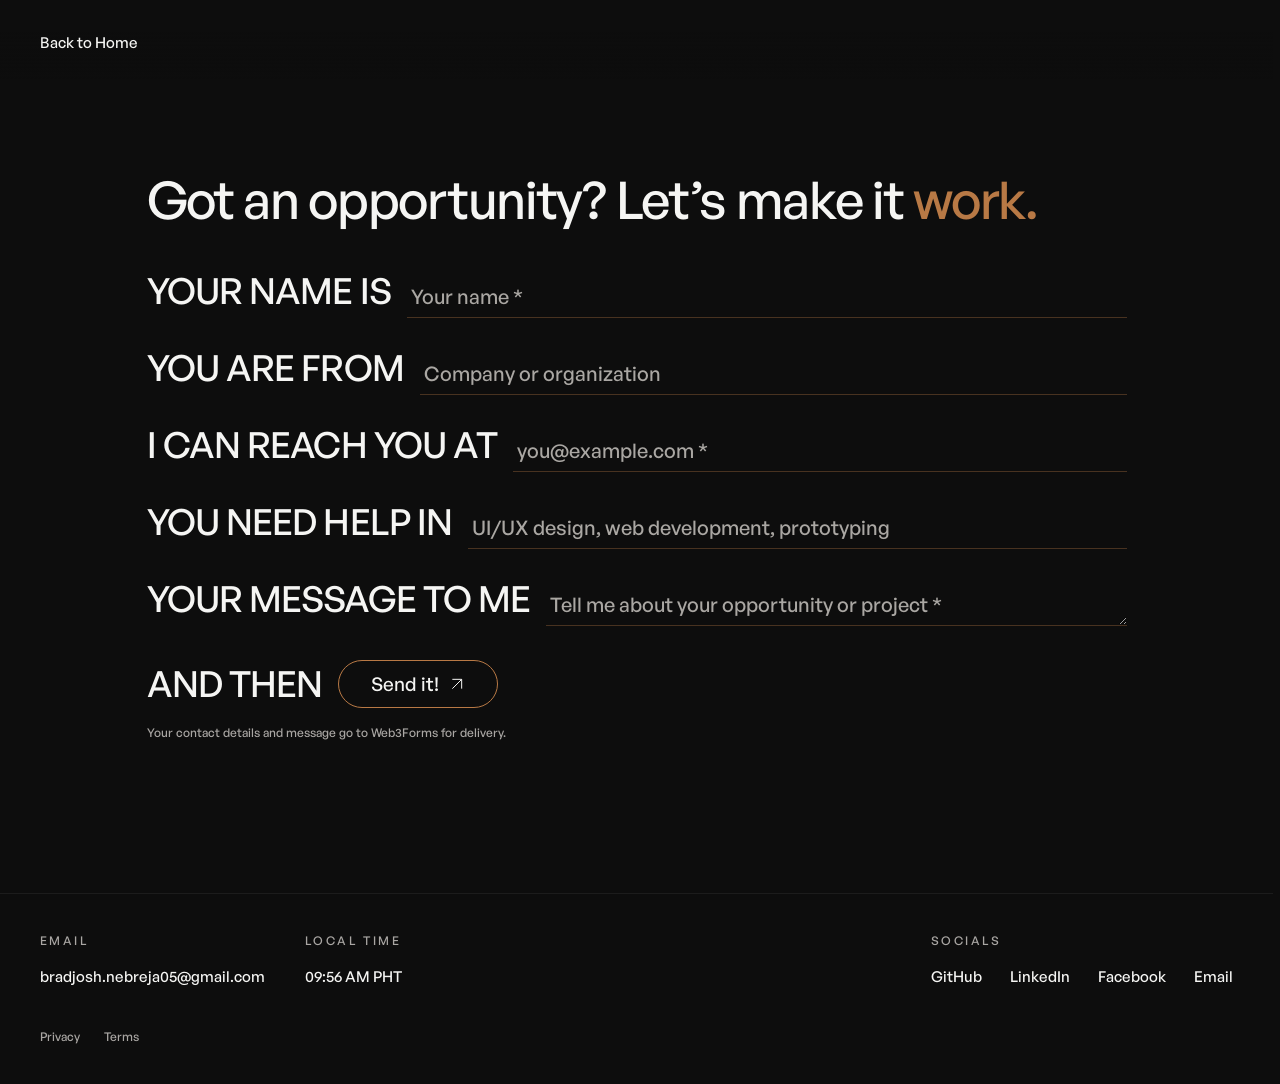
==== contact.html @ 9c9b5582 "feat: add page transitions, project gallery uniqueness, and scene timeline functionality - Implement" ====
<!doctype html>
<html lang="en">
  <head>
    <meta charset="utf-8" />
    <meta
      name="viewport"
      content="width=device-width,initial-scale=1,viewport-fit=cover"
    />
    <meta name="theme-color" content="#090909" />
    <link rel="icon" href="favicon.ico?v=bjn-logo-2" />
    <link rel="stylesheet" href="css/style.css" />
    <link rel="stylesheet" href="css/components.css" />
    <link rel="stylesheet" href="css/lenis.css" />
    <link rel="stylesheet" href="css/pages.css" />
    <title>Contact | Brad Josh</title>
    <meta
      name="description"
      content="Contact Brad Josh about internship opportunities, web development or interface design."
    />
  </head>
  <body class="detail-page contact-page">
    <a class="skip" href="#mainContent">Skip to content</a>
    <header class="page-nav">
      <a href="index.html" data-transition-title="Back to Home">Back to Home</a>
    </header>
    <main id="mainContent" class="contact-page-main">
      <div class="contact-page-content">
        <h1>Got an opportunity? Let’s make it <em>work.</em></h1>
        <portfolio-contact-form
          ><p role="status">Loading contact form…</p>
          <noscript
            ><p>
              You can also
              <a href="mailto:bradjosh.nebreja05@gmail.com"
                >email Brad directly</a
              >.
            </p></noscript
          ></portfolio-contact-form
        >
      </div>
    </main>
    <footer class="page-footer">
      <div>
        <h2>Email</h2>
        <a href="mailto:bradjosh.nebreja05@gmail.com"
          >bradjosh.nebreja05@gmail.com</a
        >
      </div>
      <div class="footer-contact-link">
        <h2>Get in touch</h2>
        <a href="contact.html" data-transition-title="Contact">Message me</a>
      </div>
      <div>
        <h2>Local time</h2>
        <time class="page-clock">Philippines · PHT</time>
      </div>
      <div class="page-socials">
        <h2>Socials</h2>
        <nav aria-label="Social profiles">
          <a
            href="https://github.com/Josh-L30"
            target="_blank"
            rel="noopener noreferrer"
            >GitHub</a
          ><a
            href="https://www.linkedin.com/in/josh-nebreja-894248402/"
            target="_blank"
            rel="noopener noreferrer"
            data-social="linkedin"
            >LinkedIn</a
          ><a
            href="https://www.facebook.com/brad.josh.nebreja"
            target="_blank"
            rel="noopener noreferrer"
            >Facebook</a
          ><a href="mailto:bradjosh.nebreja05@gmail.com">Email</a>
        </nav>
      </div>
      <nav class="page-policies" aria-label="Policies">
        <a href="privacy.html">Privacy</a><a href="terms.html">Terms</a>
      </nav>
    </footer>
    <script type="module" src="js/detail-pages.js"></script>
  </body>
</html>
---- css/style.css ----
@font-face {
  font-family: GeneralSans;
  src: url("../assets/fonts/general-sans-400.woff2") format("woff2");
  font-weight: 400;
  font-display: swap;
}
@font-face {
  font-family: GeneralSans;
  src: url("../assets/fonts/general-sans-500.woff2") format("woff2");
  font-weight: 500;
  font-display: swap;
}
@font-face {
  font-family: GeneralSans;
  src: url("../assets/fonts/general-sans-700.woff2") format("woff2");
  font-weight: 700;
  font-display: swap;
}
:root {
  --bg: #090909;
  --surface: #131313;
  --panel: #1c1b1a;
  --ink: #f5f5f3;
  --soft: #a9a6a3;
  --muted: #7d7975;
  --line: #33312f;
  --accent: #b87945;
  --accent-ink: #110e0b;
  --accent-dark: #55351e;
  --font: GeneralSans, Arial, sans-serif;
  --ease: cubic-bezier(0.22, 1, 0.36, 1);
  --menu-ease: cubic-bezier(0.76, 0, 0.24, 1);
  color-scheme: dark;
}
* {
  box-sizing: border-box;
}
html {
  scroll-behavior: smooth;
  scroll-padding-top: 110px;
  scrollbar-gutter: stable;
}
body {
  margin: 0;
  background: var(--bg);
  color: var(--ink);
  font: 400 16px/1.55 var(--font);
  overflow-x: clip;
}
body.modal-open {
  position: fixed;
  top: var(--locked-top);
  width: 100%;
  overflow: hidden;
}
::selection {
  background: var(--accent);
  color: var(--accent-ink);
}
::-webkit-scrollbar {
  width: 7px;
}
::-webkit-scrollbar-thumb {
  background: #5c5148;
  border-radius: 6px;
}
::-webkit-scrollbar-track {
  background: var(--bg);
}
a {
  color: inherit;
  text-decoration: none;
}
button,
input,
textarea {
  font: inherit;
}
button,
a {
  -webkit-tap-highlight-color: transparent;
  touch-action: manipulation;
}
button {
  color: inherit;
  cursor: pointer;
}
button:disabled {
  opacity: 0.35;
  cursor: default;
}
button:focus-visible,
a:focus-visible,
summary:focus-visible {
  outline: 2px solid var(--accent);
  outline-offset: 6px;
}
img,
svg {
  display: block;
  max-width: 100%;
}
h1,
h2,
h3,
p,
figure {
  margin: 0;
}
h1,
h2,
h3 {
  font-weight: 500;
}
em,
strong {
  color: var(--accent);
  font-style: normal;
  font-weight: inherit;
}
svg {
  width: 24px;
  height: 24px;
  flex-shrink: 0;
}
[hidden] {
  display: none !important;
}
.container {
  width: min(1060px, calc(100% - 96px));
  margin-inline: auto;
}
.section {
  padding-block: 100px;
}
.section-heading {
  margin-bottom: 42px;
}
.section-label {
  font-size: 12px;
  letter-spacing: 0.24em;
  text-transform: uppercase;
  line-height: 1.5;
  font-weight: 700;
}
.display {
  font-size: clamp(36px, 4.05vw, 60px);
  line-height: 1.16;
  letter-spacing: -0.04em;
  margin-top: 20px;
}
.subtle {
  color: var(--soft);
  font-size: 13px;
}
.inline-heading {
  display: flex;
  justify-content: space-between;
  align-items: center;
  gap: 22px;
}
.inline-link {
  display: inline-flex;
  gap: 12px;
  align-items: center;
  min-height: 44px;
  font-size: 14px;
  transition: color 0.25s;
}
.inline-link svg {
  width: 17px;
  height: 17px;
}
.inline-link:hover {
  color: var(--accent);
}
.skip {
  position: fixed;
  z-index: 200;
  top: -70px;
  left: 20px;
  padding: 10px 16px;
  background: var(--accent);
  color: var(--accent-ink);
}
.skip:focus {
  top: 10px;
}

/* The reference's fixed maker mark, social rail and circular menu. */
.site-header {
  position: fixed;
  inset: 40px 44px auto;
  z-index: 40;
  display: flex;
  justify-content: space-between;
  align-items: flex-start;
  pointer-events: none;
}
.site-header > * {
  pointer-events: auto;
}
.site-header::before {
  content: "";
  position: fixed;
  inset: 0 0 auto;
  height: 120px;
  background: linear-gradient(#090909c9, transparent);
  z-index: -1;
  pointer-events: none;
}
.brand {
  position: relative;
  display: block;
  width: 230px;
  height: 60px;
  perspective: 600px;
  color: var(--ink);
}
.brand-cube {
  position: absolute;
  top: 0;
  left: 0;
  width: 48px;
  height: 58px;
  perspective: 280px;
  transition:
    opacity 0.3s 0.06s var(--ease),
    translate 0.8s var(--ease);
}
.brand-solid {
  position: absolute;
  width: 34px;
  height: 34px;
  left: 7px;
  top: 11px;
  transform-style: preserve-3d;
  transform: rotateX(-27deg) rotateY(-35deg);
  transition: transform 0.9s cubic-bezier(0.22, 1, 0.36, 1);
}
.cube-face {
  position: absolute;
  inset: 0;
  backface-visibility: hidden;
  background: #fff center / cover no-repeat;
  background-blend-mode: normal;
  border: 0.5px solid #242424;
}
.cube-front {
  transform: translateZ(17px);
  background-image: url("../assets/cube-face-b.svg");
}
.cube-back {
  transform: rotateY(180deg) translateZ(17px);
  background-image: url("../assets/cube-face-b.svg");
}
.cube-right {
  transform: rotateY(90deg) translateZ(17px);
  background-image: url("../assets/cube-face-j.svg");
  filter: brightness(0.8);
}
.cube-left {
  transform: rotateY(-90deg) translateZ(17px);
  background-image: url("../assets/cube-face-j.svg");
  filter: brightness(0.85);
}
.cube-top {
  transform: rotateX(90deg) translateZ(17px);
  background-image: url("../assets/cube-face-n.svg");
}
.cube-bottom {
  transform: rotateX(-90deg) translateZ(17px);
  background-image: url("../assets/cube-face-n.svg");
  filter: brightness(0.7);
}
.brand-name {
  position: absolute;
  top: 50%;
  left: 0;
  font-size: 18px;
  font-weight: 500;
  color: var(--accent);
  letter-spacing: -0.025em;
  white-space: nowrap;
  opacity: 0;
  transform: translate(16px, -50%) rotateX(-25deg);
  transition:
    transform 0.42s var(--ease),
    opacity 0.32s var(--ease);
}
.brand:is(:focus-visible, .is-revealed) .brand-cube {
  transition-delay: 0.48s, 0s;
  translate: 12px 0;
  opacity: 0;
}
.brand:is(:focus-visible, .is-revealed) .brand-solid {
  transform: rotateX(-27deg) rotateY(325deg) scale(0.7);
}
.brand:is(:focus-visible, .is-revealed) .brand-name {
  opacity: 1;
  transform: translate(0, -50%) rotateX(0deg);
  transition-delay: 0.46s;
}
@media (hover: hover) and (pointer: fine) {
  .brand:hover .brand-cube {
    transition-delay: 0.48s, 0s;
    translate: 12px 0;
    opacity: 0;
  }
  .brand:hover .brand-solid {
    transform: rotateX(-27deg) rotateY(325deg) scale(0.7);
  }
  .brand:hover .brand-name {
    opacity: 1;
    transform: translate(0, -50%) rotateX(0deg);
    transition-delay: 0.46s;
  }
}
@media (prefers-reduced-motion: reduce) {
  .brand-cube,
  .brand-solid,
  .brand-name {
    transition: none;
  }
  .brand:is(:hover, :focus-visible, .is-revealed) .brand-solid {
    transform: rotateX(-27deg) rotateY(-35deg);
  }
}
.menu-toggle,
.round-close {
  width: 60px;
  height: 60px;
  border: 1px solid #45423f;
  border-radius: 50%;
  background: #1d1c1ae8;
  display: grid;
  place-content: center;
  gap: 6px;
  position: relative;
  overflow: hidden;
  isolation: isolate;
}
.menu-toggle::before {
  content: "";
  position: absolute;
  inset: 0;
  background: var(--accent);
  border-radius: 50%;
  transform: translateY(110%);
  transition: transform 0.45s var(--ease);
  z-index: -1;
}
.menu-toggle:hover::before {
  transform: translateY(0);
}
.menu-toggle span {
  display: block;
  width: 22px;
  height: 1.5px;
  background: var(--ink);
  transition: background 0.3s;
}
.menu-toggle:hover span {
  background: var(--accent-ink);
}
.social-rail {
  position: fixed;
  left: 42px;
  bottom: 45px;
  z-index: 35;
  display: flex;
  flex-direction: column;
  gap: 18px;
}
.social-rail a,
.hero-socials a {
  display: grid;
  place-items: center;
  width: 30px;
  height: 32px;
  transition:
    color 0.25s,
    transform 0.35s var(--ease);
}
.social-rail a:hover,
.hero-socials a:hover {
  color: var(--accent);
  transform: translateY(-3px);
}
.social-rail svg,
.hero-socials svg {
  width: 20px;
  height: 20px;
  fill: currentColor;
}
.mail {
  fill: none !important;
  stroke: currentColor;
  stroke-width: 1.5;
}
.fixed-cv {
  position: fixed;
  bottom: 43px;
  right: 45px;
  z-index: 35;
  display: flex;
  align-items: center;
  gap: 5px;
  min-height: 44px;
  font-weight: 700;
  font-size: 14px;
}
.fixed-cv span {
  color: var(--accent);
}
.fixed-cv svg {
  width: 18px;
  height: 18px;
  margin-left: 5px;
  transition: transform 0.3s;
}
.fixed-cv:hover svg {
  transform: translate(3px, -3px);
}

/* Original alpha portrait: a longer body crop without regenerating the face. */
.hero {
  height: 100svh;
  min-height: 760px;
  max-height: 1200px;
  position: relative;
  isolation: isolate;
  overflow: hidden;
  background: #050505;
}
.hero::after {
  content: "";
  position: absolute;
  inset: auto 0 0;
  height: 9%;
  background: linear-gradient(transparent, var(--bg));
  z-index: 4;
  pointer-events: none;
}
.hero h1 {
  position: absolute;
  display: flex;
  justify-content: space-between;
  width: 80%;
  left: 10%;
  top: 43%;
  transform: translateY(calc(-50% + var(--hero-shift, 0px)));
  text-align: center;
  white-space: nowrap;
  font-size: 12.8vw;
  font-weight: 500;
  line-height: 1;
  letter-spacing: -0.04em;
  z-index: 1;
}
.hero-name-pair {
  display: flex;
  width: 100%;
  justify-content: space-between;
}
.hero-name-echo {
  display: none;
}
.portrait {
  position: absolute;
  height: 96%;
  width: 53%;
  max-width: 740px;
  bottom: 0;
  left: 50%;
  transform: translateX(-50%)
    translate3d(var(--portrait-x, 0px), var(--portrait-scroll, 0px), 0);
  z-index: 2;
  pointer-events: none;
  mask-image: linear-gradient(#000 0%, #000 89%, transparent 100%);
}
.portrait img {
  height: 100%;
  width: 100%;
  object-fit: contain;
  object-position: center bottom;
}
.hero-copy {
  position: absolute;
  z-index: 3;
  top: 71%;
  font-size: 18px;
  line-height: 1.45;
  letter-spacing: -0.025em;
  max-width: 280px;
  transform: translateY(var(--copy-shift, 0px));
}
.hero-intro {
  left: 14%;
  max-width: 270px;
}
.hero-narrative {
  right: 13%;
}
.hero-arrow,
.hero-socials {
  display: none;
}
.hero.ready h1 {
  animation: hero-name 1.2s var(--ease) both;
}
.hero.ready .portrait {
  animation: portrait-enter 1.5s var(--ease) both;
}
.hero.ready .hero-copy {
  animation: hero-copy-in 0.9s 0.45s var(--ease) both;
}
@keyframes hero-name {
  from {
    opacity: 0;
    filter: blur(8px);
    translate: 0 55px;
  }
  to {
    opacity: 1;
    filter: none;
    translate: 0 0;
  }
}
@keyframes portrait-enter {
  from {
    opacity: 0;
    translate: 0 75px;
  }
  to {
    opacity: 1;
    translate: 0 0;
  }
}
@keyframes hero-copy-in {
  from {
    opacity: 0;
    translate: 0 28px;
  }
  to {
    opacity: 1;
    translate: 0 0;
  }
}
@keyframes entrance {
  from {
    opacity: 0;
    transform: translateY(28px);
  }
  to {
    opacity: 1;
    transform: translateY(0);
  }
}

/* Native focus-trapped side panel; curved entry and staggered menu labels. */
.menu-panel {
  position: fixed;
  inset: 0 0 0 auto;
  margin: 0;
  width: clamp(380px, 38vw, 490px);
  max-width: 100%;
  max-height: none;
  height: 100dvh;
  border: 0;
  padding: 0;
  overflow: visible;
  color: var(--ink);
  background: #111110;
}
.menu-panel::backdrop {
  background: #000a;
  animation: backdrop-in 0.65s both;
}
.menu-panel[open] {
  animation: menu-in 0.75s var(--menu-ease) both;
}
.menu-panel::before {
  content: "";
  position: absolute;
  right: 99%;
  top: 0;
  width: 100px;
  height: 100%;
  background: #111110;
  border-radius: 70% 0 0 70%;
  transform-origin: right center;
  animation: menu-curve 0.8s var(--menu-ease) both;
}
.menu-panel.closing {
  animation: menu-out 0.45s var(--menu-ease) both;
}
.menu-panel.closing::backdrop {
  animation: backdrop-out 0.45s both;
}
.menu-panel .round-close {
  position: absolute;
  top: 40px;
  right: 44px;
  background: var(--accent);
  color: var(--accent-ink);
  border-color: var(--accent);
  z-index: 2;
}
.round-close:hover svg {
  rotate: 90deg;
  transition: rotate 0.3s;
}
.menu-content {
  padding: 120px 58px 40px;
  height: 100%;
  display: flex;
  flex-direction: column;
  overflow-y: auto;
}
.menu-content h2,
.menu-socials > p {
  font-size: 12px;
  color: var(--soft);
  font-weight: 500;
  letter-spacing: 0.07em;
  text-transform: uppercase;
}
.menu-content h2 {
  padding-bottom: 17px;
  border-bottom: 1px solid var(--line);
}
.menu-primary {
  display: flex;
  flex-direction: column;
  gap: 5px;
  padding-block: 28px 20px;
}
.menu-primary a {
  font-weight: 500;
  position: relative;
  display: block;
  padding: 2px 0 4px 20px;
  font-size: clamp(40px, 4vw, 58px);
  line-height: 1.2;
  letter-spacing: -0.04em;
  text-transform: uppercase;
  transition:
    color 0.25s,
    padding 0.35s;
}
.menu-primary a::before {
  content: "";
  width: 7px;
  height: 7px;
  background: var(--accent);
  border-radius: 50%;
  position: absolute;
  left: 0;
  top: 50%;
  opacity: 0;
  transition: opacity 0.2s;
}
.menu-primary a:hover,
.menu-primary a[aria-current] {
  color: var(--accent);
  padding-left: 26px;
}
.menu-primary a:hover::before,
.menu-primary a[aria-current]::before {
  opacity: 1;
}
.menu-panel[open] .menu-primary a {
  font-weight: 500;
  animation: menu-label-in 0.85s calc(0.1s + var(--i, 0) * 0.07s) var(--ease)
    both;
}
.menu-primary a:nth-child(2) {
  --i: 1;
}
.menu-primary a:nth-child(3) {
  --i: 2;
}
.menu-primary a:nth-child(4) {
  --i: 3;
}
.menu-secondary {
  display: flex;
  flex-wrap: wrap;
  gap: 6px 22px;
  margin-bottom: 32px;
  padding-left: 20px;
}
.menu-secondary a {
  color: var(--soft);
  font-size: 13px;
  min-height: 32px;
}
.menu-secondary a:hover {
  color: var(--accent);
}
.menu-socials {
  border-top: 1px solid var(--line);
  padding-top: 22px;
  margin-top: auto;
}
.menu-profile-links {
  display: flex;
  flex-wrap: wrap;
  gap: 8px 15px;
  margin-top: 12px;
}
.menu-profile-links a {
  display: inline-flex;
  align-items: center;
  gap: 7px;
  min-height: 38px;
  font-size: 12px;
}
.menu-profile-links svg {
  width: 16px;
  height: 16px;
  fill: currentColor;
}
.menu-profile-links a:hover {
  color: var(--accent);
}
@keyframes menu-in {
  from {
    transform: translateX(calc(100% + 100px));
  }
  to {
    transform: translateX(0);
  }
}
@keyframes menu-out {
  to {
    transform: translateX(calc(100% + 100px));
  }
}
@keyframes menu-curve {
  from {
    scale: 1 1;
  }
  to {
    scale: 0 1;
  }
}
@keyframes menu-label-in {
  from {
    opacity: 0;
    translate: 45px 65px;
    rotate: 12deg;
  }
  to {
    opacity: 1;
    translate: 0 0;
    rotate: 0deg;
  }
}
@keyframes backdrop-in {
  from {
    opacity: 0;
  }
  to {
    opacity: 1;
  }
}
@keyframes backdrop-out {
  to {
    opacity: 0;
  }
}

.about {
  padding-block: 130px 100px;
}
.about-copy {
  font-weight: 500;
  margin-top: 28px;
  font-size: clamp(30px, 3.9vw, 57px);
  line-height: 1.2;
  letter-spacing: -0.04em;
}
.about-keyword {
  color: inherit;
  font: inherit;
  letter-spacing: inherit;
  line-height: inherit;
  display: inline;
  border: 0;
  background: none;
  padding: 0;
}
.about-keyword:hover {
  color: #d6a475;
}
.about-preview {
  position: fixed;
  width: 260px;
  padding: 10px;
  background: #1c1a17;
  border: 1px solid #705039;
  border-radius: 12px;
  z-index: 60;
  pointer-events: none;
  box-shadow: 0 20px 40px #0008;
  animation: entrance 0.3s var(--ease);
}
.about-preview img {
  width: 100%;
  height: 150px;
  object-fit: cover;
  border-radius: 5px;
}
.about-preview p {
  padding: 10px 2px 2px;
  font-size: 11px;
  color: var(--soft);
}
.word {
  display: inline-block;
  white-space: nowrap;
}
.scroll-copy .word {
  opacity: var(--word-opacity, 1);
  transition: opacity 0.1s linear;
}
.reveal-title .word {
  overflow: clip;
  vertical-align: bottom;
}
.reveal-title .letter {
  display: inline-block;
  transition:
    opacity 0.6s var(--ease),
    transform 0.8s var(--ease),
    filter 0.8s var(--ease);
  transition-delay: calc(var(--letter-index, 0) * 25ms);
}
.motion-ready .reveal-title:not(.in-view) .letter {
  opacity: 0;
  transform: translateY(110%) rotateX(65deg);
  filter: blur(2px);
}
.device {
  width: min(870px, 78vw);
  margin: auto;
  transform: perspective(1500px) rotateX(5deg)
    rotateY(var(--device-tilt, -5deg));
  transition: transform 0.5s var(--ease);
}
.device-screen {
  background: #060606;
  border: 10px solid #282725;
  border-bottom-width: 20px;
  border-radius: 18px 18px 7px 7px;
  overflow: hidden;
  box-shadow: 0 30px 50px #0008;
}
.device-screen img {
  width: 100%;
  aspect-ratio: 1.95;
  object-fit: cover;
  object-position: top;
}
.device-keyboard {
  height: 28px;
  margin-inline: -7%;
  background: linear-gradient(#8e8a84, #302e2b);
  clip-path: polygon(7% 0, 93% 0, 100% 70%, 98% 100%, 2% 100%, 0 70%);
}
.prototype-board {
  width: min(900px, 80vw);
  margin: auto;
  transform: perspective(1400px) rotateY(-6deg) rotateX(3deg);
  position: relative;
}
.prototype-board > img {
  border: 1px solid #625143;
  border-radius: 8px;
  width: 100%;
  box-shadow: 0 30px 70px #0008;
}
.prototype-node {
  display: flex;
  justify-content: center;
  align-items: center;
  gap: 18px;
  margin-top: 25px;
  color: var(--accent);
}
.prototype-node span {
  width: 60px;
  height: 1px;
  background: var(--accent);
}

.work {
  padding-top: 150px;
}
.project-list {
  border-top: 1px solid var(--line);
}
.project-row {
  position: relative;
  display: grid;
  grid-template-columns: minmax(0, 1fr) auto;
  align-items: center;
  padding: 35px 0;
  border-bottom: 1px solid var(--line);
  gap: 22px;
}
.project-main {
  text-align: left;
  background: none;
  border: 0;
  padding: 0;
  color: inherit;
}
.project-main h3 {
  font-size: clamp(28px, 3.3vw, 47px);
  letter-spacing: -0.04em;
  line-height: 1.2;
  transition:
    color 0.25s,
    transform 0.4s var(--ease);
}
.project-main p {
  color: var(--soft);
  font-size: 14px;
  margin-top: 9px;
}
.project-main:hover h3,
.project-main:focus-visible h3 {
  color: var(--accent);
  transform: translateX(10px);
}
.project-launches {
  display: flex;
  gap: 22px;
  align-items: center;
  margin-top: 20px;
}
.project-launch {
  display: inline-flex;
  align-items: center;
  gap: 8px;
  font-size: 12px;
  background: none;
  border: 0;
  color: var(--soft);
  padding: 6px 0;
  min-height: 36px;
}
.project-launch svg {
  width: 14px;
  height: 14px;
}
.project-launch:hover {
  color: var(--accent);
}
.project-number {
  color: var(--soft);
  font-size: 13px;
  align-self: start;
  padding-top: 8px;
}
.project-mobile-image {
  display: none;
}
.project-preview {
  position: fixed;
  top: 0;
  left: 0;
  width: 340px;
  height: 220px;
  z-index: 45;
  pointer-events: none;
  opacity: 0;
  transform: translate3d(var(--preview-x, 0px), var(--preview-y, 0px), 0)
    scale(0.85);
  transition:
    opacity 0.25s,
    scale 0.35s var(--ease);
  border-radius: 8px;
  overflow: hidden;
  background: var(--accent-dark);
}
.project-preview.is-visible {
  opacity: 1;
  scale: 1.08;
}
.project-preview img {
  width: 100%;
  height: 100%;
  object-fit: cover;
}
.preview-label {
  position: absolute;
  inset: 50% auto auto 50%;
  translate: -50% -50%;
  width: 72px;
  height: 72px;
  display: grid;
  place-items: center;
  background: var(--accent);
  color: var(--accent-ink);
  border-radius: 50%;
  font-size: 14px;
}
summary::-webkit-details-marker {
  display: none;
}
.mini-laptop {
  width: 270px;
  height: 270px;
  position: relative;
  transform: rotateX(-12deg) rotateY(-25deg) rotateZ(10deg);
  transform-style: preserve-3d;
}
.mini-screen {
  position: absolute;
  width: 255px;
  height: 170px;
  background: #050505;
  border: 7px solid #4c4944;
  border-radius: 10px;
  transform: translateZ(-20px) rotateX(-10deg);
  display: grid;
  place-items: center;
  overflow: hidden;
}
.mini-screen > span {
  font-size: 62px;
  font-weight: 500;
  letter-spacing: -0.04em;
}
.caramel {
  color: var(--accent);
}
.mini-screen i {
  display: block;
  position: absolute;
  bottom: 18px;
  width: 45%;
  height: 1px;
  background: var(--accent);
}
.mini-base {
  position: absolute;
  top: 163px;
  left: -12px;
  width: 279px;
  height: 158px;
  background: #5d5852;
  border: 2px solid #8a7d70;
  border-radius: 3px 3px 10px 10px;
  transform-origin: center top;
  transform: rotateX(60deg);
  padding: 12px;
}
.keyboard-keys {
  display: grid;
  grid-template-columns: repeat(12, 1fr);
  gap: 4px;
}
.keyboard-keys i {
  background: #202020;
  border-radius: 2px;
  height: 11px;
}
.trackpad {
  width: 90px;
  height: 40px;
  border: 1px solid #393633;
  border-radius: 4px;
  margin: 12px auto;
}

.stack {
  padding-block: 30px 55px;
}
.stack-groups {
  display: grid;
  gap: 22px;
}
.tech-group {
  display: grid;
  grid-template-columns: 100px 1fr;
  gap: 20px;
  align-items: baseline;
}
.tech-group-title {
  color: var(--soft);
  font-size: 12px;
  font-weight: 400;
}
.tech-list {
  display: flex;
  flex-wrap: wrap;
  list-style: none;
  margin: 0;
  padding: 0;
  gap: 12px;
}
.tech-chip {
  display: inline-flex;
  align-items: center;
  gap: 10px;
  border: 1px solid #34322f;
  border-radius: 30px;
  background: #121211;
  padding: 10px 18px;
  font-size: 13px;
  transition:
    border 0.3s,
    background 0.3s,
    transform 0.35s var(--ease);
}
.tech-chip:hover {
  transform: translateY(-4px);
  background: #282019;
  border-color: var(--accent);
}
.tech-logo {
  width: 20px;
  height: 20px;
  object-fit: contain;
}
.github {
  padding-block: 55px 75px;
}
.contribution-card {
  border: 1px solid var(--line);
  border-radius: 12px;
  padding: 28px;
  background: #10100f;
}
.contribution-scroll {
  overflow-x: auto;
  scrollbar-width: thin;
  padding-bottom: 12px;
}
.contribution-calendar {
  display: grid;
  grid-auto-flow: column;
  grid-template-rows: repeat(7, 12px);
  grid-auto-columns: 12px;
  gap: 5px;
  width: max-content;
  margin-left: auto;
}
.calendar-group {
  width: max-content;
  margin-left: auto;
}
.calendar-body {
  display: flex;
  gap: 10px;
}
.calendar-months {
  display: grid;
  grid-auto-columns: 17px;
  grid-auto-flow: column;
  margin-left: 34px;
  margin-bottom: 12px;
  color: var(--soft);
  font-size: 11px;
}
.calendar-months span {
  min-width: 34px;
}
.calendar-weekdays {
  display: grid;
  grid-template-rows: repeat(7, 12px);
  gap: 5px;
  width: 24px;
  color: var(--soft);
  font-size: 11px;
}
.contribution-day {
  border-radius: 2px;
  border: 1px solid #292724;
  background: #1d1c1a;
}
.contribution-day[data-level="1"] {
  background: #48301f;
  border-color: #624128;
}
.contribution-day[data-level="2"] {
  background: #79502f;
  border-color: #986236;
}
.contribution-day[data-level="3"] {
  background: #a66a38;
  border-color: #be8049;
}
.contribution-day[data-level="4"] {
  background: #cf945b;
  border-color: #dfa96f;
}
.contribution-footer {
  display: flex;
  justify-content: space-between;
  gap: 15px;
  color: var(--soft);
  margin-top: 18px;
  font-size: 11px;
  text-transform: uppercase;
  letter-spacing: 0.05em;
}
.contribution-error {
  color: var(--soft);
}
.contribution-error button {
  border: 1px solid var(--accent);
  color: var(--accent);
  background: none;
  padding: 8px 15px;
  border-radius: 30px;
  margin: 16px 16px 0 0;
}

/* Five-certificate coverflow with the centered card as the single active link. */
.certifications {
  overflow: clip;
  padding-block: 75px 100px;
}
.certificate-stage {
  position: relative;
  width: min(1380px, 100%);
  margin-inline: auto;
}
.certificate-list {
  position: relative;
  height: 480px;
  touch-action: pan-y pinch-zoom;
}
.certificate-item {
  position: absolute;
  width: min(600px, 55%);
  left: 50%;
  top: 0;
  transform: translateX(calc(-50% + var(--offset, 0) * 75%))
    scale(var(--scale, 1)) rotate(var(--angle, 0deg));
  opacity: var(--opacity, 1);
  z-index: var(--z, 1);
  transition:
    transform 0.7s var(--ease),
    opacity 0.5s;
  background: #181715;
  border: 1px solid var(--line);
  border-radius: 14px;
  padding: 18px;
  box-shadow: 0 25px 45px #0005;
}
.certificate-item[aria-hidden="true"] {
  pointer-events: none;
}
.certificate-item.is-current {
  border-color: #77614f;
}
.certificate-thumb {
  height: 310px;
  width: 100%;
  object-fit: contain;
  background: #fff;
  border-radius: 5px;
}
.certificate-copy {
  padding-top: 17px;
}
.certificate-copy h3 {
  font-size: 17px;
  line-height: 1.35;
}
.certificate-copy p {
  color: var(--soft);
  font-size: 12px;
  margin-top: 6px;
}
.certificate-action svg {
  width: 16px;
  height: 16px;
}
.certificate-action {
  display: inline-flex;
  align-items: center;
  gap: 9px;
  color: var(--accent);
  font-size: 12px;
  margin-top: 13px;
}
.certificate-controls {
  display: flex;
  justify-content: center;
  align-items: center;
  gap: 24px;
}
.certificate-controls button {
  width: 48px;
  height: 48px;
  border-radius: 50%;
  border: 1px solid #5b5047;
  background: none;
  display: grid;
  place-items: center;
  transition:
    background 0.3s,
    color 0.3s;
}
.certificate-controls button:hover {
  background: var(--accent);
  color: var(--accent-ink);
}
.certificate-controls span {
  font-size: 12px;
  color: var(--soft);
  font-variant-numeric: tabular-nums;
}
.certificate-dots {
  display: flex;
  justify-content: center;
  gap: 8px;
  margin-top: 22px;
}
.certificate-dot {
  width: 32px;
  height: 32px;
  background: none;
  border: 0;
  display: grid;
  place-items: center;
}
.certificate-dot::after {
  content: "";
  width: 5px;
  height: 5px;
  border-radius: 50%;
  background: #59534d;
  transition:
    scale 0.3s,
    background 0.3s;
}
.certificate-dot[aria-pressed="true"]::after {
  background: var(--accent);
  scale: 1.5;
}

.contact {
  padding-block: 80px 50px;
}
.contact h2 {
  font-size: clamp(66px, 7vw, 103px);
  font-weight: 400;
  line-height: 1.04;
  letter-spacing: -0.04em;
  margin-block: 28px 32px;
}
.contact .ui-input {
  background: transparent;
  border: 0;
  border-bottom: 1px solid #5c5650;
  padding: 10px 0;
}
.contact .ui-label {
  font-size: 12px;
  color: var(--soft);
}
.contact .form-fields {
  grid-template-columns: 1fr;
}
.contact .primary {
  border: 1px solid var(--accent);
  border-radius: 40px;
  background: var(--accent);
  color: var(--accent-ink);
  padding: 13px 24px;
  min-height: 48px;
  transition:
    background 0.3s,
    color 0.3s;
}
.contact .primary:hover:not(:disabled) {
  background: transparent;
  color: var(--accent);
}
.contact .primary[data-state="success"] {
  background: #2f392b;
  border-color: #89987d;
  color: #e4ebdf;
}
.contact .primary[data-state="error"] {
  background: #462e27;
  border-color: #b59182;
  color: #f5dfd6;
}
.contact .form-note {
  max-width: 230px;
  font-size: 11px;
}
.footer {
  padding-top: 40px;
  overflow: clip;
}
.footer-top {
  border-top: 1px solid var(--line);
  padding-block: 25px;
  display: flex;
  gap: 25px;
  justify-content: space-between;
  align-items: center;
  color: var(--soft);
  font-size: 11px;
}
.footer nav {
  display: flex;
  gap: 20px;
  align-items: center;
}
.footer nav a {
  display: inline-flex;
  align-items: center;
  min-height: 44px;
}
.footer nav a:hover {
  color: var(--accent);
}
.footer-socials {
  display: flex;
  gap: 15px;
}
.footer-socials a {
  min-width: 28px;
  min-height: 44px;
  display: grid;
  place-items: center;
}
.footer-socials svg {
  width: 17px;
  height: 17px;
  fill: currentColor;
}
.back-to-top svg {
  width: 19px;
  height: 19px;
  rotate: -45deg;
}
.footer-name {
  font-size: clamp(45px, 10vw, 155px);
  line-height: 1;
  font-weight: 400;
  letter-spacing: -0.04em;
  white-space: nowrap;
  padding-block: 30px 16px;
  color: #35312e;
}

/* Proven native modal gallery controls retain focus and nested scroll restoration. */
dialog:not(.menu-panel) {
  width: min(960px, calc(100% - 44px));
  max-width: none;
  max-height: 88dvh;
  margin: auto;
  background: #171614ee;
  color: var(--ink);
  border: 1px solid #665b51;
  border-radius: 18px;
  padding: 38px;
  overscroll-behavior: contain;
  backdrop-filter: blur(22px);
}
dialog:not(.menu-panel)::backdrop {
  background: #0009;
  backdrop-filter: blur(12px);
}
dialog:not(.menu-panel)[open] {
  animation: dialog-in 0.5s var(--ease) both;
}
@keyframes dialog-in {
  0% {
    opacity: 0;
    transform: translateY(100px) scale(0.93);
  }
  70% {
    opacity: 1;
    transform: translateY(-5px) scale(1.008);
  }
  100% {
    transform: none;
  }
}
.close,
#closeImage {
  position: sticky;
  top: 0;
  float: right;
  z-index: 4;
  display: grid;
  place-items: center;
  width: 44px;
  height: 44px;
  border: 1px solid #726454;
  border-radius: 50%;
  background: #25221f;
  padding: 0;
  transition:
    background 0.25s,
    rotate 0.3s;
}
.close:hover,
#closeImage:hover {
  background: var(--accent-dark);
  rotate: 90deg;
}
.close svg,
#closeImage svg {
  width: 20px;
  height: 20px;
}

#imageTitle {
  font-size: clamp(24px, 3vw, 39px);
  line-height: 1.15;
  letter-spacing: -0.035em;
  padding-right: 55px;
  margin: 6px 0 24px;
}
.project-privacy-note {
  color: var(--accent);
  font-size: 13px;
  margin-bottom: 22px;
}
.text-link {
  display: inline-flex;
  align-items: center;
  font-size: 13px;
  color: var(--accent);
  min-height: 44px;
}

.image-filmstrip {
  display: flex;
  gap: 10px;
  overflow-x: auto;
  padding-block: 10px;
}
.gallery-thumbnail {
  flex: 0 0 84px;
  padding: 4px;
  background: none;
  border: 1px solid var(--line);
  border-radius: 5px;
}
.gallery-thumbnail[aria-pressed="true"] {
  border-color: var(--accent);
}
.gallery-thumbnail img {
  height: 45px;
  width: 100%;
  object-fit: cover;
}
.gallery-thumbnail span {
  display: block;
  font-size: 11px;
  padding-top: 4px;
}
#imageDialog {
  width: min(1200px, calc(100% - 44px));
}
.image-viewer-header {
  position: sticky;
  top: 0;
  z-index: 4;
  display: flex;
  justify-content: space-between;
  gap: 20px;
  align-items: flex-start;
}
.image-viewer-header #closeImage {
  float: none;
  flex-shrink: 0;
}
#imageTitle {
  font-size: 21px;
  padding: 0;
}
#fullImage {
  width: 100%;
  max-height: 70vh;
  object-fit: contain;
  background: transparent;
}
#imageStatus,
#galleryStatus {
  font-size: 13px;
  color: var(--soft);
}
.component-error {
  color: var(--soft);
  padding-block: 20px;
}

@media (hover: none) {
  .project-preview {
    display: none;
  }
}
@media (max-width: 1100px) {
  .hero-intro {
    left: 8%;
    max-width: 220px;
  }
  .hero-narrative {
    right: 7%;
    max-width: 220px;
  }
  .hero-copy {
    font-size: 16px;
  }
  .project-main h3 {
    font-size: 35px;
  }
}
@media (max-width: 767px) {
  html {
    scroll-padding-top: 90px;
  }
  .container {
    width: calc(100% - 40px);
  }
  .section {
    padding-block: 65px;
  }
  .section-heading {
    margin-bottom: 30px;
  }
  .section-label {
    font-size: 11px;
    letter-spacing: 0.2em;
  }
  .display {
    font-size: 35px;
    margin-top: 16px;
  }
  .site-header {
    inset: 24px 20px auto;
  }
  .brand {
    width: 210px;
    height: 52px;
  }
  .brand-cube {
    width: 40px;
    height: 48px;
  }
  .brand-name {
    font-size: 17px;
  }
  .menu-toggle,
  .round-close {
    width: 52px;
    height: 52px;
  }
  .social-rail {
    display: none;
  }
  .fixed-cv {
    bottom: 18px;
    right: 20px;
    font-size: 12px;
    padding: 0 13px;
    border-radius: 30px;
    background: #171512e8;
    border: 1px solid #59402c;
    backdrop-filter: blur(12px);
  }
  .hero {
    min-height: 780px;
    height: 100svh;
    max-height: 1000px;
  }
  .portrait {
    height: 100%;
    width: 160%;
    max-width: 650px;
    bottom: 0;
    mask-image: linear-gradient(#000 0%, #000 83%, transparent 100%);
  }
  .hero h1 {
    font-size: 13.6vw;
    top: 76%;
    z-index: 3;
    letter-spacing: -0.04em;
    text-shadow: 0 4px 28px #0005;
  }
  .hero-copy {
    top: 48%;
    left: 20px;
    right: auto;
    max-width: 310px;
    font-size: 22px;
    line-height: 1.3;
    font-weight: 500;
    letter-spacing: -0.04em;
  }
  .hero-intro {
    background: linear-gradient(90deg, #0005, transparent);
  }
  .hero-arrow {
    display: block;
    margin-bottom: 18px;
  }
  .hero-arrow svg {
    rotate: 90deg;
    width: 25px;
    height: 25px;
  }
  .hero-narrative {
    display: none;
    top: auto;
    bottom: 22px;
    font-size: 12px;
    color: #ccc6c1;
    width: min(220px, calc(100% - 180px));
    font-weight: 400;
    letter-spacing: 0;
  }
  .hero-socials {
    display: flex;
    gap: 17px;
    position: absolute;
    left: 20px;
    top: 66%;
    z-index: 5;
  }
  .hero-socials a {
    width: 29px;
    height: 34px;
  }
  .hero-socials svg {
    width: 26px;
    height: 26px;
  }
  .hero.ready .hero-socials {
    animation: entrance 0.9s 0.7s var(--ease) both;
  }
  .menu-panel {
    width: 100%;
  }
  .menu-panel .round-close {
    top: 24px;
    right: 20px;
  }
  .menu-content {
    padding: 105px 32px 30px;
  }
  .menu-primary {
    padding-top: 24px;
    gap: 8px;
  }
  .menu-primary a {
    font-weight: 500;
    font-size: 46px;
  }
  .menu-secondary {
    padding-left: 20px;
    max-width: 280px;
    gap: 8px 20px;
  }
  .menu-secondary a {
    min-height: 36px;
  }
  .menu-profile-links {
    gap: 7px 16px;
  }
  .menu-profile-links a {
    font-size: 12px;
  }
  .menu-profile-links svg {
    width: 17px;
    height: 17px;
  }
  .about {
    padding-top: 75px;
  }
  .about-copy {
    font-weight: 500;
    font-size: 30px;
    line-height: 1.25;
    margin-top: 24px;
  }
  .device {
    width: 95%;
    margin-block: auto;
  }
  .device-screen {
    border-width: 5px;
    border-bottom-width: 12px;
    border-radius: 10px 10px 3px 3px;
  }
  .device-screen img {
    aspect-ratio: 1.4;
    object-fit: cover;
  }
  .device-keyboard {
    height: 17px;
  }
  .prototype-board {
    width: 100%;
  }
  .prototype-board > img {
    aspect-ratio: 1.3;
    object-fit: cover;
  }
  .prototype-node {
    gap: 12px;
    font-size: 12px;
  }
  .prototype-node span {
    width: 30px;
  }
  .work {
    padding-top: 90px;
  }
  .project-row {
    padding-block: 26px;
    display: block;
  }
  .project-mobile-image {
    display: block;
    width: 100%;
    height: auto;
    aspect-ratio: 1.85;
    object-fit: cover;
    object-position: top;
    margin-bottom: 23px;
    border-radius: 7px;
  }
  .project-main {
    width: 100%;
  }
  .project-main h3 {
    font-size: 29px;
  }
  .project-main p {
    font-size: 12px;
  }
  .project-number {
    display: none;
  }
  .project-launches {
    margin-top: 13px;
    gap: 28px;
  }
  .project-launch {
    min-height: 44px;
  }
  .project-preview {
    display: none;
  }
  .tech-group {
    display: block;
  }
  .tech-group-title {
    margin-bottom: 13px;
  }
  .tech-list {
    gap: 9px;
  }
  .tech-chip {
    padding: 9px 12px;
    font-size: 11px;
    gap: 8px;
  }
  .tech-logo {
    width: 18px;
    height: 18px;
  }
  .inline-heading {
    gap: 15px;
  }
  .inline-heading .subtle {
    font-size: 11px;
    text-align: right;
  }
  .inline-heading .inline-link {
    font-size: 11px;
  }
  .contribution-card {
    padding: 20px 15px;
  }
  .contribution-footer {
    font-size: 11px;
    flex-wrap: wrap;
  }
  .certificate-list {
    height: 365px;
  }
  .certificate-item {
    width: 82%;
    padding: 13px;
    border-radius: 12px;
  }
  .certificate-thumb {
    height: 210px;
  }
  .certificate-copy h3 {
    font-size: 14px;
  }
  .certificate-copy p {
    font-size: 11px;
  }
  .certificate-action {
    font-size: 11px;
  }
  .certificate-controls {
    gap: 22px;
  }
  .contact h2 {
    font-size: 65px;
  }
  .contact .form-note {
    max-width: none;
  }
  .footer-top {
    flex-wrap: wrap;
    font-size: 11px;
    gap: 10px 20px;
  }
  .footer-top > p {
    width: 100%;
  }
  .footer-socials {
    margin-right: auto;
    gap: 10px;
  }
  .footer nav {
    gap: 12px;
  }
  .footer-name {
    padding-block: 25px 65px;
    font-size: 12.1vw;
  }
  dialog:not(.menu-panel) {
    width: calc(100% - 24px);
    max-height: 90dvh;
    padding: 20px;
    border-radius: 14px;
  }
  #imageDialog {
    width: calc(100% - 20px);
  }
  .image-viewer-header {
    gap: 12px;
  }
  #imageTitle {
    font-size: 17px;
  }
}
@media (max-width: 359px) {
  .hero-copy {
    font-size: 20px;
    max-width: 280px;
  }
  .hero {
    min-height: 740px;
  }
  .portrait {
    width: 175%;
  }
  .menu-primary a {
    font-weight: 500;
    font-size: 41px;
  }
  .menu-content {
    padding-inline: 26px;
  }
  .certificate-copy h3 {
    font-size: 12px;
  }
  .certificate-list {
    height: 355px;
  }
}
@media (prefers-reduced-motion: reduce) {
  html {
    scroll-behavior: auto;
  }
  *,
  *::before,
  *::after {
    animation: none !important;
    transition: none !important;
  }
  .word {
    opacity: 1 !important;
    transform: none !important;
    filter: none !important;
  }
}
:root[data-motion-static] {
  scroll-behavior: auto;
}
:root[data-motion-static] *,
:root[data-motion-static] *::before,
:root[data-motion-static] *::after {
  animation: none !important;
  transition: none !important;
}
:root[data-motion-static] .word {
  opacity: 1 !important;
  transform: none !important;
  filter: none !important;
}

/* Finish review: readable mobile name, safe CV placement and real 3D devices. */
.device {
  position: relative;
}
.device > canvas {
  position: absolute;
  inset: 0;
  width: 100%;
  height: 100%;
}
.device.webgl-ready > :not(canvas) {
  visibility: hidden;
}
@media (max-width: 767px) {
  .hero h1 {
    display: flex;
    width: max-content;
    left: 0;
    top: 76%;
    font-size: 27vw;
    line-height: 1;
    letter-spacing: -0.04em;
    text-align: left;
  }
  .hero h1::after {
    content: none;
  }
  .hero-name-pair {
    width: auto;
    display: flex;
    gap: 0.22em;
    padding-right: 0.45em;
    flex-shrink: 0;
  }
  .hero-name-echo {
    display: flex;
  }
  .hero.ready h1 {
    animation:
      hero-name 1.2s var(--ease) both,
      mobile-name-travel 22s 1.2s linear infinite;
  }
  .fixed-cv {
    position: absolute;
    top: calc(clamp(780px, 100svh, 1000px) - 62px);
    bottom: auto;
  }
}
@media (max-width: 359px) {
  .fixed-cv {
    top: calc(max(740px, 100svh) - 62px);
  }
}
@keyframes mobile-name-travel {
  from {
    translate: 0 0;
  }
  to {
    translate: -50% 0;
  }
}
@media (prefers-reduced-motion: reduce) and (max-width: 767px) {
  .hero h1 {
    width: 100%;
    font-size: 13.6vw;
    text-align: center;
  }
  .hero h1::after {
    display: none;
  }
}
@media (max-width: 767px) {
  :root[data-motion-static] .hero h1 {
    width: 100%;
    font-size: 13.6vw;
    text-align: center;
  }
  :root[data-motion-static] .hero h1::after {
    display: none;
  }
}

.device.webgl-ready {
  transform: none;
}
@media (max-width: 767px) {
  .fixed-cv.is-past-hero {
    opacity: 0;
    visibility: hidden;
    pointer-events: none;
  }
}

@media (prefers-reduced-motion: reduce) and (max-width: 767px) {
  .hero h1 {
    display: block;
  }
  .hero-name-pair {
    padding: 0;
    justify-content: center;
    gap: 0.22em;
  }
  .hero-name-echo {
    display: none;
  }
}
@media (max-width: 767px) {
  :root[data-motion-static] .hero h1 {
    display: block;
  }
  :root[data-motion-static] .hero-name-pair {
    padding: 0;
    justify-content: center;
    gap: 0.22em;
  }
  :root[data-motion-static] .hero-name-echo {
    display: none;
  }
}
---- css/components.css ----
portfolio-projects,portfolio-contact-form,portfolio-certificates,portfolio-stack {
  display:block
}
.form-fields {
  display:grid;
  grid-template-columns:1fr 1fr;
  gap:22px
}
.ui-field:last-child {
  grid-column:1/-1
}
.ui-label {
  display:block;
  font-size:14px;
  margin-bottom:8px
}
.ui-input {
  display:block;
  width:100%;
  min-width:0;
  min-height:48px;
  padding:12px 14px;
  background:var(--bg);
  color:var(--ink);
  border:1px solid var(--line);
  border-radius:0;
  font:16px/1.5 var(--font)
}
textarea.ui-input {
  resize:vertical;
  min-height:145px
}
.ui-input:focus-visible {
  outline:2px solid var(--accent);
  outline-offset:3px
}
.ui-input:user-invalid {
  border-color:var(--ink)
}
.form-actions {
  display:flex;
  align-items:center;
  flex-wrap:wrap;
  gap:15px 24px;
  margin-top:24px
}
.form-note {
  font-size:13px;
  color:var(--soft)
}
.form-status {
  font-size:15px;
  margin-top:18px;
  line-height:1.6
}
.form-status:empty {
  display:none
}
.ui-button:disabled {
  cursor:wait;
  opacity:.6
}
@media(max-width:600px) {
  .form-fields {
    grid-template-columns:1fr
  }
  .form-actions {
    align-items:start;
    flex-direction:column
  }
}
---- css/lenis.css ----
html.lenis,
html.lenis body {
  height: auto;
}

.lenis:not(.lenis-autoToggle).lenis-stopped {
  overflow: clip;
}

.lenis [data-lenis-prevent],
.lenis [data-lenis-prevent-wheel],
.lenis [data-lenis-prevent-touch],
.lenis [data-lenis-prevent-vertical],
.lenis [data-lenis-prevent-horizontal] {
  overscroll-behavior: contain;
}

.lenis.lenis-smooth iframe {
  pointer-events: none;
}

.lenis.lenis-autoToggle {
  transition-property: overflow;
  transition-duration: 1ms;
  transition-behavior: allow-discrete;
}
---- css/pages.css ----
@font-face {
  font-family: DMSerifText;
  src: url("../assets/fonts/dm-serif-text-italic.ttf") format("truetype");
  font-weight: 400;
  font-style: italic;
  font-display: swap;
}
/* Reference photography is the service media; scroll transforms stay on its parent. */
.service-media > img {
  position: absolute;
  inset: 0;
  width: 100%;
  height: 100%;
  object-fit: contain;
  object-position: center;
  filter: none;
}
.services em {
  color: var(--accent);
  font-style: normal;
}
.view-all {
  text-transform: uppercase;
  letter-spacing: 0.25em;
  font-size: 12px;
  font-weight: 500;
  min-height: 44px;
  display: inline-flex;
  align-items: center;
  transition: color 0.25s;
}
.view-all:hover {
  color: var(--accent);
}
.all-works-link {
  text-align: center;
  padding-top: 44px;
}
.reference-pill {
  position: relative;
  isolation: isolate;
  display: inline-flex;
  align-items: center;
  justify-content: center;
  gap: 12px;
  overflow: hidden;
  padding: 11px 24px;
  min-height: 46px;
  border: 1px solid #ffffff26;
  border-radius: 50px;
  background: #1a1a1a;
  color: var(--ink);
  font-size: 17px;
  font-weight: 500;
  transition:
    border-color 0.5s,
    color 0.5s,
    transform 0.85s cubic-bezier(0.175, 0.885, 0.32, 1.275);
}
.reference-pill > span,
.reference-pill > svg {
  position: relative;
  z-index: 1;
}
.reference-pill svg {
  width: 19px;
  height: 19px;
}
.reference-pill::before {
  content: "";
  position: absolute;
  width: 170%;
  aspect-ratio: 1;
  border-radius: 50%;
  background: var(--accent);
  transform: scale(0);
  transition: transform 1.65s cubic-bezier(0.16, 1, 0.3, 1);
  z-index: -1;
}
.reference-pill:is(:hover, :focus-visible) {
  border-color: var(--accent);
  color: var(--accent-ink);
  transform: scale(1.03);
}
.reference-pill:is(:hover, :focus-visible)::before {
  transform: scale(1);
}
.reference-pill sup {
  font-size: 10px;
  vertical-align: super;
  margin-left: 4px;
}
/* Home contact stage and the reference's open information footer. */
.contact.section {
  width: 100%;
  max-width: none;
  min-height: 75vh;
  padding: clamp(100px, 18vh, 160px) 20px;
  display: grid;
  place-items: center;
  background: #0a0a0a;
}
.contact-stage {
  width: 100%;
  max-width: 1250px;
  display: flex;
  flex-direction: column;
  align-items: center;
  text-align: center;
  padding: 0;
  border: 0;
}
.contact-stage .section-label {
  margin-bottom: 24px;
}
.contact-stage h2 {
  font: 500 clamp(76px, 6.5vw, 100px) / 1.05 var(--font);
  letter-spacing: -0.04em;
  margin: 0;
  text-align: center;
  max-width: 100%;
}
.contact-stage h2 em,
.footer-conversation h2 em {
  font-family: DMSerifText, Georgia, serif;
  font-weight: 400;
  font-style: italic;
  color: var(--accent);
}
.contact-stage .reference-pill {
  margin-top: 36px;
}
.contact-scroll-title .word {
  color: transparent;
  background: linear-gradient(
    to right,
    var(--word-color, var(--ink)) 50%,
    color-mix(in srgb, var(--word-color, var(--ink)) 15%, transparent) 50%
  );
  background-size: 200% 100%;
  background-position: var(--cta-position, 0%) 0;
  background-clip: text;
  -webkit-background-clip: text;
  filter: blur(var(--cta-blur, 0px));
  padding: 0.05em 0.1em 0.12em;
  margin: -0.05em -0.1em -0.12em;
}
.contact-scroll-title em .word {
  --word-color: var(--accent);
}
.reference-footer {
  padding: 100px 40px 0;
  background: var(--bg);
  overflow: hidden;
}
.footer-conversation {
  max-width: 1060px;
  margin: auto;
  display: grid;
  grid-template-columns: 1fr 1fr;
  gap: 100px;
}
.footer-conversation h2 {
  font-size: clamp(40px, 4vw, 60px);
  font-weight: 500;
  line-height: 1.1;
  letter-spacing: -0.035em;
}
.footer-info {
  display: grid;
  grid-template-columns: 1fr 1fr;
  gap: 30px 25px;
  align-content: center;
}
.footer-info h3,
.page-footer h2 {
  text-transform: uppercase;
  font-size: 12px;
  letter-spacing: 0.2em;
  font-weight: 500;
  margin-bottom: 14px;
  color: var(--soft);
}
.footer-info a,
.footer-info time {
  font-size: 15px;
  overflow-wrap: anywhere;
}
.reference-footer .footer-socials {
  display: flex;
  gap: 20px;
  justify-content: start;
  flex-wrap: wrap;
}
.reference-footer .footer-socials svg {
  width: 19px;
  height: 19px;
}
.footer-bottom {
  max-width: 1060px;
  margin: 75px auto 0;
  display: flex;
  justify-content: space-between;
  align-items: center;
  font-size: 13px;
  color: var(--soft);
  gap: 20px;
}
.footer-bottom nav {
  display: flex;
  gap: 24px;
  align-items: center;
}
.footer-name {
  margin: 55px 0 -1.5vw;
  text-align: center;
  white-space: nowrap;
  font-size: 12vw;
  line-height: 1;
  font-weight: 500;
  color: var(--ink);
  letter-spacing: -0.04em;
}
/* Shared secondary-page frame. */
.detail-page {
  background: #0d0d0d;
  min-height: 100svh;
  display: flex;
  flex-direction: column;
  font-weight: 500;
}
.detail-page main {
  flex: 1;
}
.page-nav {
  position: sticky;
  top: 0;
  z-index: 20;
  padding: 30px 40px 24px;
  background: linear-gradient(#0d0d0d 40%, #0d0d0d00);
  pointer-events: none;
}
.page-nav a {
  pointer-events: auto;
  display: inline-flex;
  align-items: center;
  min-height: 24px;
  font-size: 15px;
}
.page-nav a:hover,
.page-footer a:hover {
  color: var(--accent);
}
.library-main {
  width: 100%;
  max-width: 1320px;
  padding: 6px 40px 140px;
  margin: auto;
}
.library-heading h1 {
  font-size: clamp(38px, 5.5vw, 72px);
  font-weight: 500;
  line-height: 1.06;
  letter-spacing: -0.025em;
  margin-bottom: 16px;
}
.library-heading h1 em,
.contact-page-content h1 em {
  font: inherit;
  color: var(--accent);
}
.library-heading > p {
  font-size: clamp(15px, 1.3vw, 18px);
  line-height: 1.5;
  color: #b2afac;
  max-width: 100%;
  margin-bottom: 48px;
}
.stack-library {
  display: grid;
  grid-template-columns: repeat(3, minmax(0, 1fr));
  gap: 24px;
}
.stack-category {
  position: relative;
  isolation: isolate;
  overflow: hidden;
  min-height: 220px;
  padding: 38px 36px;
  border: 1px solid #ffffff1a;
  border-radius: 20px;
  background: #121212;
  box-shadow: inset 0 0 30px #ffffff0d;
  transition:
    border-color 0.4s,
    box-shadow 0.4s;
}
.stack-category::before {
  content: "";
  position: absolute;
  inset: 0;
  pointer-events: none;
  background-image:
    linear-gradient(to right, #ffffff2e 1px, transparent 1px),
    linear-gradient(to bottom, #ffffff2e 1px, transparent 1px);
  background-size: 55px 55px;
  mask-image: radial-gradient(ellipse at center, #0003 20%, transparent 85%);
  z-index: -1;
  transition: opacity 0.4s;
}
.stack-category:hover {
  border-color: #ffffff36;
  box-shadow:
    inset 0 0 45px #ffffff17,
    0 15px 40px #0006;
}
.stack-category h2 {
  font-size: 23px;
  line-height: 1.2;
  font-weight: 500;
  text-transform: uppercase;
  color: var(--accent);
  margin-bottom: 22px;
}
.tool-pills {
  display: flex;
  flex-wrap: wrap;
  align-items: center;
  gap: 10px;
  list-style: none;
  padding: 0;
  margin: 0;
}
.tool-pill {
  display: inline-flex;
  align-items: center;
  gap: 10px;
  padding: 9px 18px;
  border: 1px solid #ffffff24;
  border-radius: 40px;
  background: #ffffff08;
  font-size: 14px;
  line-height: 1.25;
  white-space: nowrap;
  transition:
    transform 0.85s cubic-bezier(0.175, 0.885, 0.32, 1.275),
    background 0.3s,
    border-color 0.3s;
}
.tool-pill img {
  width: 20px;
  height: 20px;
  object-fit: contain;
  flex: none;
}
.tool-pill img[src*="express"] {
  background: #eee;
  border-radius: 50%;
  padding: 2px;
}
.tool-pill:hover {
  background: #ffffff0f;
  border-color: #ffffff40;
  transform: scale(1.06);
}
.page-footer {
  border-top: 1px solid #ffffff10;
  padding: 38px 40px;
  display: flex;
  flex-wrap: wrap;
  gap: 40px;
  align-items: start;
  font-size: 15px;
}
.page-footer > div:first-child {
  min-width: 220px;
}
.page-socials {
  margin-left: auto;
}
.page-socials nav {
  display: flex;
  flex-wrap: wrap;
  gap: 15px 28px;
}
.page-policies {
  width: 100%;
  display: flex;
  gap: 24px;
  font-size: 12px;
  color: var(--soft);
}
.contact-page .footer-contact-link {
  display: none;
}
/* Sticky summary and full-width ordered screenshot gallery. */
.project-page .page-nav {
  position: absolute;
  background: none;
  top: 0;
  left: 0;
  padding: 30px 35px;
  z-index: 25;
}
.project-page-main {
  width: 100%;
  max-width: 1520px;
  margin: auto;
  padding: 30px 35px 0;
}
.project-layout {
  display: grid;
  grid-template-columns: 320px minmax(0, 1fr);
  gap: 24px;
  align-items: start;
}
.project-sidebar {
  position: sticky;
  top: 24px;
  padding-top: 34px;
  display: flex;
  flex-direction: column;
  align-items: start;
  gap: 15px;
  min-width: 0;
}
.project-breadcrumbs {
  display: flex;
  flex-wrap: wrap;
  gap: 10px;
  align-items: baseline;
  font-size: 17px;
  color: var(--soft);
}
.project-breadcrumbs a {
  color: var(--ink);
}
.breadcrumb-separator {
  color: #777;
}
.project-sidebar h1 {
  font-size: clamp(24px, 2.4vw, 32px);
  font-weight: 500;
  letter-spacing: -0.025em;
  line-height: 1.15;
}
.project-description,
.project-privacy-note {
  font-size: 14px;
  line-height: 1.55;
  color: #b2afac;
  max-width: none;
}
.project-live {
  display: inline-flex;
  align-items: center;
  gap: 10px;
  border-radius: 40px;
  background: #fff;
  color: #0a0a0a;
  padding: 10px 20px;
  font-size: 14px;
  transition:
    color 0.3s,
    background 0.3s;
}
.project-live svg {
  width: 15px;
  height: 15px;
}
.project-live:hover {
  background: var(--accent);
  color: var(--accent-ink);
}
.project-meta {
  display: flex;
  flex-direction: column;
  gap: 14px;
  padding-top: 14px;
  border-top: 1px solid #ffffff14;
  width: 100%;
}
.project-meta-row {
  display: grid;
  grid-template-columns: 78px minmax(0, 1fr);
  gap: 14px;
  align-items: baseline;
  font-size: 16px;
}
.project-meta-row dt {
  color: #b2afac;
}
.project-meta-row:has(ul) {
  align-items: start;
}
.project-meta-row:has(ul) dt {
  padding-top: 7px;
}
.project-meta .tool-pill {
  font-size: 13px;
  gap: 8px;
  padding: 7px 12px;
}
.project-meta .tool-pill img {
  width: 17px;
  height: 17px;
}
.project-media-list {
  display: flex;
  flex-direction: column;
  gap: 10px;
  min-width: 0;
}
.project-media {
  margin: 0;
  width: 100%;
}
.project-shot {
  display: block;
  position: relative;
  overflow: hidden;
  cursor: zoom-in;
}
.project-shot img {
  width: 100%;
  height: auto;
  display: block;
}
.media-view-badge {
  position: absolute;
  top: 50%;
  left: 50%;
  translate: -50% -50%;
  display: grid;
  place-items: center;
  width: 70px;
  height: 70px;
  border-radius: 50%;
  background: var(--accent);
  color: var(--accent-ink);
  font-size: 15px;
  pointer-events: none;
  scale: 0;
  transition: scale 0.4s cubic-bezier(0.16, 1, 0.3, 1);
}
.project-shot:focus-visible .media-view-badge,
.work-card-link:focus-visible .media-view-badge {
  scale: 1;
}
.next-project {
  max-width: 1250px;
  margin: 60px auto 55px;
  padding: 20px 0 0;
  text-align: center;
}
.next-project-label {
  font-size: 19px;
  font-weight: 500;
  letter-spacing: 0.04em;
  margin-bottom: 12px;
}
.next-project-card {
  display: flex;
  flex-direction: column;
  align-items: center;
  position: relative;
  width: 100%;
}
.next-project-title {
  font-size: clamp(48px, 6vw, 92px);
  font-weight: 500;
  letter-spacing: -0.025em;
  line-height: 1;
  margin-bottom: 24px;
  pointer-events: none;
  transition: opacity 0.45s;
}
.next-preview-pocket {
  position: relative;
  width: 100%;
  max-width: 680px;
  margin: 0 auto;
}
.next-project-link {
  display: block;
  width: 100%;
  overflow: hidden;
  background: #141414;
  border: 1px solid #ffffff1a;
  border-bottom: 0;
}
.next-project-link img {
  width: 100%;
  height: auto;
  display: block;
  object-fit: cover;
  object-position: top center;
}
.next-project > hr {
  width: 100%;
  border: 0;
  border-top: 1px solid #ffffff1a;
  margin: 0 0 35px;
}
.next-cursor-badge {
  position: fixed;
  z-index: 50;
  width: 78px;
  height: 78px;
  border-radius: 50%;
  display: grid;
  place-items: center;
  background: var(--accent);
  color: var(--accent-ink);
  font-size: 15px;
  font-weight: 500;
  pointer-events: none;
  transform: translate(-50%, -50%) scale(0);
  transition: transform 0.5s cubic-bezier(0.76, 0, 0.24, 1);
  box-shadow: 0 10px 25px #0008;
}
.next-cursor-badge.is-visible {
  transform: translate(-50%, -50%) scale(1);
}
@media (min-width: 769px) and (hover: hover) and (prefers-reduced-motion: no-preference) {
  html:not([data-motion-static]) .next-preview-pocket {
    height: 135px;
  }
  html:not([data-motion-static]) .next-project-link {
    position: absolute;
    bottom: 0;
    left: 0;
    height: 135px;
    transition: height 0.5s cubic-bezier(0.25, 1, 0.5, 1);
  }
  html:not([data-motion-static]) .next-project-link img {
    height: 280px;
  }
  html:not([data-motion-static]) .next-project-link:is(:hover, :focus-visible) {
    height: 220px;
  }
  html:not([data-motion-static])
    .next-project-card:has(.next-project-link:is(:hover, :focus-visible))
    .next-project-title {
    opacity: 0.15;
  }
}
@media (prefers-reduced-motion: reduce) {
  .next-project-title {
    transition: none;
  }
  .next-cursor-badge {
    display: none;
  }
}
/* Works overview uses the same large media and restrained text as the reference. */
.works-grid {
  display: grid;
  grid-template-columns: repeat(2, minmax(0, 1fr));
  gap: 50px 28px;
}
.work-card-media {
  position: relative;
  overflow: hidden;
  background: #161412;
  aspect-ratio: 16/10;
  margin-bottom: 20px;
}
.work-card-media img {
  width: 100%;
  height: 100%;
  object-fit: cover;
  transition: transform 0.7s cubic-bezier(0.16, 1, 0.3, 1);
}
.work-card-link:hover img {
  transform: scale(1.025);
}
.work-card h2 {
  font-size: clamp(24px, 2.5vw, 36px);
  font-weight: 500;
  line-height: 1.2;
  letter-spacing: -0.03em;
  margin-bottom: 8px;
}
.work-card p {
  color: var(--soft);
  font-size: 15px;
}
/* Conversational contact: real labels remain associated with every field. */
.contact-page-main {
  display: flex;
  align-items: center;
  justify-content: center;
  width: 100%;
  max-width: 1250px;
  margin: auto;
  padding: 90px 40px 150px;
}
.contact-page-content {
  width: 100%;
  max-width: 980px;
}
.contact-page-content h1 {
  font-size: clamp(38px, 4.5vw, 52px);
  font-weight: 500;
  line-height: 1.15;
  letter-spacing: -0.025em;
  margin-bottom: 40px;
}
.contact-page .form-fields {
  display: flex;
  flex-direction: column;
  gap: 28px;
}
.contact-page .ui-field {
  display: flex;
  align-items: baseline;
  gap: 16px;
  min-width: 0;
}
.contact-page .ui-label,
.submit-phrase {
  font-size: clamp(20px, 3.2vw, 36px);
  font-weight: 500;
  line-height: 1.2;
  text-transform: uppercase;
  white-space: nowrap;
  margin: 0;
  letter-spacing: -0.025em;
}
.contact-page .ui-input {
  flex: 1;
  min-width: 200px;
  background: transparent;
  border: 0;
  border-bottom: 1px solid #b8794559;
  border-radius: 0;
  padding: 6px 4px;
  color: var(--ink);
  font: 500 clamp(17px, 1.8vw, 20px) / 1.4 var(--font);
  min-height: 40px;
  transition:
    border-color 0.3s,
    box-shadow 0.3s;
}
.contact-page .ui-input::placeholder {
  color: #aaa7a3;
  opacity: 1;
}
.contact-page .ui-input:focus-visible {
  outline: 0;
  border-color: var(--accent);
  box-shadow: 0 2px 0 var(--accent);
}
.contact-page textarea.ui-input {
  min-height: 40px;
  resize: vertical;
  field-sizing: content;
  max-height: 350px;
}
.contact-page .form-actions {
  gap: 16px;
  margin-top: 34px;
  align-items: center;
}
.contact-page .form-note {
  flex-basis: 100%;
  font-size: 12px;
  color: var(--soft);
}
.contact-page .ui-button {
  position: relative;
  isolation: isolate;
  overflow: hidden;
  padding: 12px 32px;
  border-radius: 50px;
  border: 1px solid var(--accent);
  background: transparent;
  color: var(--ink);
  min-width: 150px;
  font: 500 19px/1.2 var(--font);
  transition: color 0.4s;
}
.contact-page .ui-button::before {
  content: "";
  position: absolute;
  inset: 0;
  background: var(--accent);
  transform: scaleX(0);
  transform-origin: left;
  transition: transform 1s cubic-bezier(0.16, 1, 0.3, 1);
  z-index: -1;
}
.contact-page .ui-button:is(:hover, :focus-visible)::before {
  transform: scaleX(1);
}
.contact-page .ui-button:is(:hover, :focus-visible) {
  color: var(--accent-ink);
}
.contact-page .ui-button[data-state="error"] {
  border-color: #db9e8d;
}
/* Directional page curtain: visible text announces the selected destination. */
.page-curtain {
  position: fixed;
  inset: 0;
  z-index: 1000;
  display: grid;
  place-items: center;
  background: #080808;
  color: #fff;
  transform: translateY(110%);
  pointer-events: none;
  visibility: hidden;
}
.page-curtain > span {
  font: 500 clamp(30px, 4vw, 62px) / 1.1 var(--font);
  letter-spacing: -0.03em;
  padding: 30px;
  text-align: center;
}
.page-curtain > span::before {
  content: "";
  display: inline-block;
  width: 0.25em;
  height: 0.25em;
  vertical-align: middle;
  background: currentColor;
  border-radius: 50%;
  margin-right: 0.3em;
}
.page-curtain.is-leaving {
  visibility: visible;
  pointer-events: auto;
  animation: curtain-cover 0.85s cubic-bezier(0.76, 0, 0.24, 1) both;
}
.page-curtain.is-arriving {
  visibility: visible;
  animation: curtain-reveal 0.9s cubic-bezier(0.76, 0, 0.24, 1) both;
}
@keyframes curtain-cover {
  from {
    transform: translateY(110%);
    border-radius: 50% 50% 0 0;
  }
  to {
    transform: translateY(0);
    border-radius: 0;
  }
}
@keyframes curtain-reveal {
  from {
    transform: translateY(0);
    border-radius: 0;
  }
  to {
    transform: translateY(-110%);
    border-radius: 0 0 50% 50%;
  }
}
@media (max-width: 1100px) {
  .project-layout {
    grid-template-columns: 280px minmax(0, 1fr);
  }
}
@media (max-width: 900px) {
  .project-page .page-nav {
    position: sticky;
    background: linear-gradient(#0d0d0d 40%, #0d0d0d00);
    padding: 20px;
  }
  .project-page-main {
    padding: 0 20px;
  }
  .project-layout {
    grid-template-columns: 1fr;
    gap: 30px;
  }
  .project-sidebar {
    position: static;
    padding-top: 0;
  }
  .project-sidebar h1 {
    font-size: 26px;
  }
  .project-description {
    max-width: 75ch;
  }
  .footer-conversation {
    gap: 40px;
  }
  .footer-info {
    grid-template-columns: 1fr;
  }
  .contact-page .ui-label {
    font-size: 28px;
  }
}
@media (max-width: 767px) {
  .page-nav {
    padding: 20px;
  }
  .library-main {
    padding: 20px 20px 80px;
  }
  .works-grid {
    grid-template-columns: 1fr;
  }
  .stack-category {
    padding: 32px 28px;
    min-height: 200px;
  }
  .page-footer {
    padding: 30px 20px;
    gap: 28px 40px;
  }
  .page-socials {
    margin-left: 0;
    width: 100%;
  }
  .page-footer a {
    overflow-wrap: anywhere;
  }
  .contact-page-main {
    padding: 30px 20px 80px;
  }
  .contact-page-content h1 {
    font-size: 38px;
    margin-bottom: 36px;
  }
  .contact-page .ui-field {
    flex-direction: column;
    align-items: stretch;
    gap: 8px;
  }
  .contact-page .ui-label,
  .submit-phrase {
    font-size: 20px;
    white-space: normal;
    letter-spacing: 0;
  }
  .contact-page .ui-input {
    min-width: 0;
    width: 100%;
    font-size: 17px;
  }
  .contact-page .form-actions {
    flex-direction: row;
    align-items: center;
  }
  .contact-page .ui-button {
    font-size: 17px;
    padding: 12px 25px;
  }
  .contact-stage h2 {
    font-size: clamp(58px, 12vw, 85px);
  }
  .reference-footer {
    padding: 70px 20px 0;
  }
  .footer-conversation {
    grid-template-columns: 1fr;
    gap: 40px;
  }
  .footer-info {
    grid-template-columns: 1fr 1fr;
    gap: 25px 20px;
  }
  .footer-conversation h2 {
    font-size: 45px;
  }
  .footer-bottom {
    margin-top: 50px;
    align-items: start;
    flex-direction: column;
    gap: 20px;
  }
  .footer-name {
    font-size: 11.7vw;
    margin-top: 35px;
  }
  .project-meta {
    padding-bottom: 6px;
  }
  .next-project {
    margin-bottom: 70px;
  }
  .work-card h2 {
    font-size: 28px;
  }
}
@media (max-width: 380px) {
  .footer-info {
    grid-template-columns: 1fr;
  }
  .page-footer {
    gap: 24px;
  }
  .tool-pill {
    padding: 8px 12px;
    font-size: 13px;
  }
}
@media (prefers-reduced-motion: reduce) {
  .page-curtain {
    display: none;
  }
  .reference-pill,
  .reference-pill::before,
  .tool-pill,
  .work-card-media img,
  .media-view-badge {
    transition: none;
  }
  .contact-scroll-title .word {
    filter: none;
    background-position: 0 0;
  }
}
/* Home footer follows the reference's heading, three contact columns and lower time row. */
.reference-footer {
  padding: 80px max(20px, calc((100vw - 1060px) / 2)) 0;
}
.footer-conversation {
  display: block;
  max-width: none;
  margin: 0;
}
.footer-conversation h2 {
  font-size: clamp(42px, 4.2vw, 56px);
  line-height: 1.1;
  margin-bottom: 44px;
}
.footer-conversation h2 em {
  font: inherit;
  color: var(--accent);
}
.footer-info {
  grid-template-columns: minmax(0, 1.2fr) minmax(0, 0.8fr) minmax(0, 1.4fr);
  gap: 24px;
  margin-bottom: 25px;
}
.footer-info > div:nth-child(3) {
  margin-left: auto;
}
.footer-info h3,
.footer-clock h3 {
  font-size: 12px;
  letter-spacing: 0.2em;
  text-transform: uppercase;
  color: #cfcfcf;
  font-weight: 500;
  margin-bottom: 8px;
}
.footer-info a,
.footer-clock time {
  font-size: 17px;
  line-height: 1.3;
  font-weight: 500;
}
.reference-footer .footer-socials {
  gap: 16px 24px;
}
.footer-bottom {
  margin: 0;
  border-top: 1px solid #ffffff26;
  padding-top: 20px;
  align-items: end;
}
.footer-legal {
  text-align: right;
  display: flex;
  flex-direction: column;
  align-items: end;
  gap: 12px;
}
.footer-legal p {
  font-size: 16px;
  color: var(--ink);
}
.footer-legal nav {
  font-size: 12px;
}
.reference-footer .footer-name {
  font-size: clamp(47px, 11vw, 190px);
  line-height: 1;
  letter-spacing: -0.025em;
  font-weight: 400;
  margin-top: 50px;
  padding: 0;
}
@media (max-width: 1000px) {
  .footer-info {
    grid-template-columns: 1fr 1fr;
  }
  .footer-info > div:nth-child(3) {
    margin-left: 0;
    grid-column: 1/-1;
  }
}
@media (max-width: 767px) {
  .reference-footer {
    padding: 65px 20px 0;
  }
  .footer-conversation h2 {
    font-size: 44px;
  }
  .footer-info {
    grid-template-columns: 1fr;
    gap: 25px;
  }
  .footer-info > div:nth-child(3) {
    grid-column: auto;
  }
  .footer-bottom {
    align-items: start;
    gap: 25px;
  }
  .footer-legal {
    align-items: start;
    text-align: left;
  }
  .reference-footer .footer-name {
    font-size: 11.7vw;
    margin-top: 35px;
  }
  .footer-info a,
  .footer-clock time {
    font-size: 16px;
  }
}

.project-meta-row dd {
  margin: 0;
  min-width: 0;
}
@media (max-width: 768px) {
  .stack-library {
    grid-template-columns: repeat(2, minmax(0, 1fr));
    gap: 16px;
  }
  .stack-category {
    padding: 30px 24px;
  }
  .contact-page .ui-field {
    flex-direction: column;
    align-items: stretch;
  }
}
@media (max-width: 480px) {
  .stack-library {
    grid-template-columns: 1fr;
  }
  .stack-category {
    padding: 35px 30px;
  }
}

.contact-page .ui-button {
  display: inline-flex;
  justify-content: center;
  align-items: center;
  gap: 10px;
}
.contact-page .ui-button svg {
  width: 16px;
  height: 16px;
  transition: transform 0.4s;
}
.contact-page .ui-button:hover svg {
  transform: translate(2px, -2px);
}
.project-row {
  cursor: pointer;
}
.project-page #imageDialog {
  width: min(1400px, calc(100% - 100px));
  max-height: 92dvh;
  background: transparent;
  border: 0;
  padding: 0;
  backdrop-filter: none;
  overflow: auto;
}
.project-page #imageDialog .image-viewer-header {
  background: transparent;
  padding: 0 0 12px;
  min-height: 44px;
}
.project-page #imageTitle {
  position: absolute;
  width: 1px;
  height: 1px;
  overflow: hidden;
  clip-path: inset(50%);
  white-space: nowrap;
}
.project-page #fullImage {
  max-height: calc(92dvh - 120px);
  width: auto;
  max-width: 100%;
  height: auto;
  object-fit: contain;
  margin: 0 auto;
  display: block;
}
.project-page #imageDialog .image-filmstrip {
  background: transparent;
  margin-top: 12px;
}
@media (max-width: 767px) {
  .project-page #imageDialog {
    width: calc(100% - 24px);
    max-height: 92dvh;
  }
}
@media (min-width: 901px) {
  .project-page .page-nav {
    position: fixed;
    width: 355px;
  }
  .project-sidebar {
    max-height: calc(100dvh - 48px);
    overflow-y: auto;
    padding-right: 4px;
  }
}
.project-page #imageDialog .image-viewer-header {
  justify-content: flex-end;
}

/* Pointer-only gallery affordance; keyboard users keep the centered focus badge. */
.view-cursor {
  position: fixed;
  z-index: 80;
  top: 0;
  left: 0;
  width: 78px;
  height: 78px;
  display: grid;
  place-items: center;
  border-radius: 50%;
  background: var(--accent);
  color: var(--accent-ink);
  box-shadow: 0 8px 24px #0003;
  pointer-events: none;
  translate: -50% -50%;
  scale: 0;
  transition: scale 0.35s cubic-bezier(0.16, 1, 0.3, 1);
}
.view-cursor.is-visible {
  scale: 1;
}
@media (prefers-reduced-motion: reduce) {
  .view-cursor {
    transition: none;
  }
}

/* Compact screens use wide, edge-to-edge image panels without letterboxing. */
@media (max-width: 1024px) {
  .service-card {
    height: auto;
    aspect-ratio: 16 / 10;
    min-height: 0;
  }
  .service-media {
    top: -8%;
    height: 116%;
  }
  .service-media > img {
    width: 100%;
    max-width: 100%;
    left: 0;
    object-fit: cover;
    scale: 1;
  }
  #service-development .service-media > img {
    object-position: 32% center;
  }
}
@media (min-width: 1025px) {
  .service-media > img {
    scale: 0.9;
  }
}
.reference-footer .footer-name {
  width: calc(100vw - 40px);
  margin-left: 50%;
  transform: translateX(-50%);
  color: var(--ink);
  font-size: clamp(47px, 16vw, 235px);
  mask-image: linear-gradient(to bottom, #000 15%, #000c 45%, #0000 100%);
  -webkit-mask-image: linear-gradient(
    to bottom,
    #000 15%,
    #000c 45%,
    #0000 100%
  );
}

/* Compact pinning retains the wide image panel and native touch scrolling. */
@media (max-width: 1024px) {
  .services.is-animated .service-card {
    aspect-ratio: auto;
    height: 100%;
  }
  .services.is-animated .service-pagination {
    bottom: 10px;
  }
  .services.is-animated .service-pagination a,
  .services.is-animated .service-indicator {
    height: 44px;
  }
  .services.is-animated .service-card h3 {
    font-size: clamp(24px, 6.4vw, 48px);
  }
}

.service-ambience {
  display: none;
}
@media (max-width: 1024px) {
  .services.is-animated .service-ambience {
    display: block;
    position: absolute;
    inset: -8%;
    pointer-events: none;
  }
  .services.is-animated .service-ambience img {
    width: 100%;
    height: 100%;
    object-fit: cover;
    filter: blur(22px) brightness(0.7);
    opacity: 0.9;
  }
  .services.is-animated .service-media {
    top: calc(50% - var(--service-photo-height) * 0.58);
    height: calc(var(--service-photo-height) * 1.16);
  }
  .services.is-animated .service-media > img {
    object-fit: contain;
    mask-image: linear-gradient(transparent, #000 24%, #000 76%, transparent);
  }
  .services.is-animated .service-shade {
    background: #0007;
  }
  .services.is-animated .service-pagination {
    bottom: max(16px, env(safe-area-inset-bottom, 0px));
  }
}
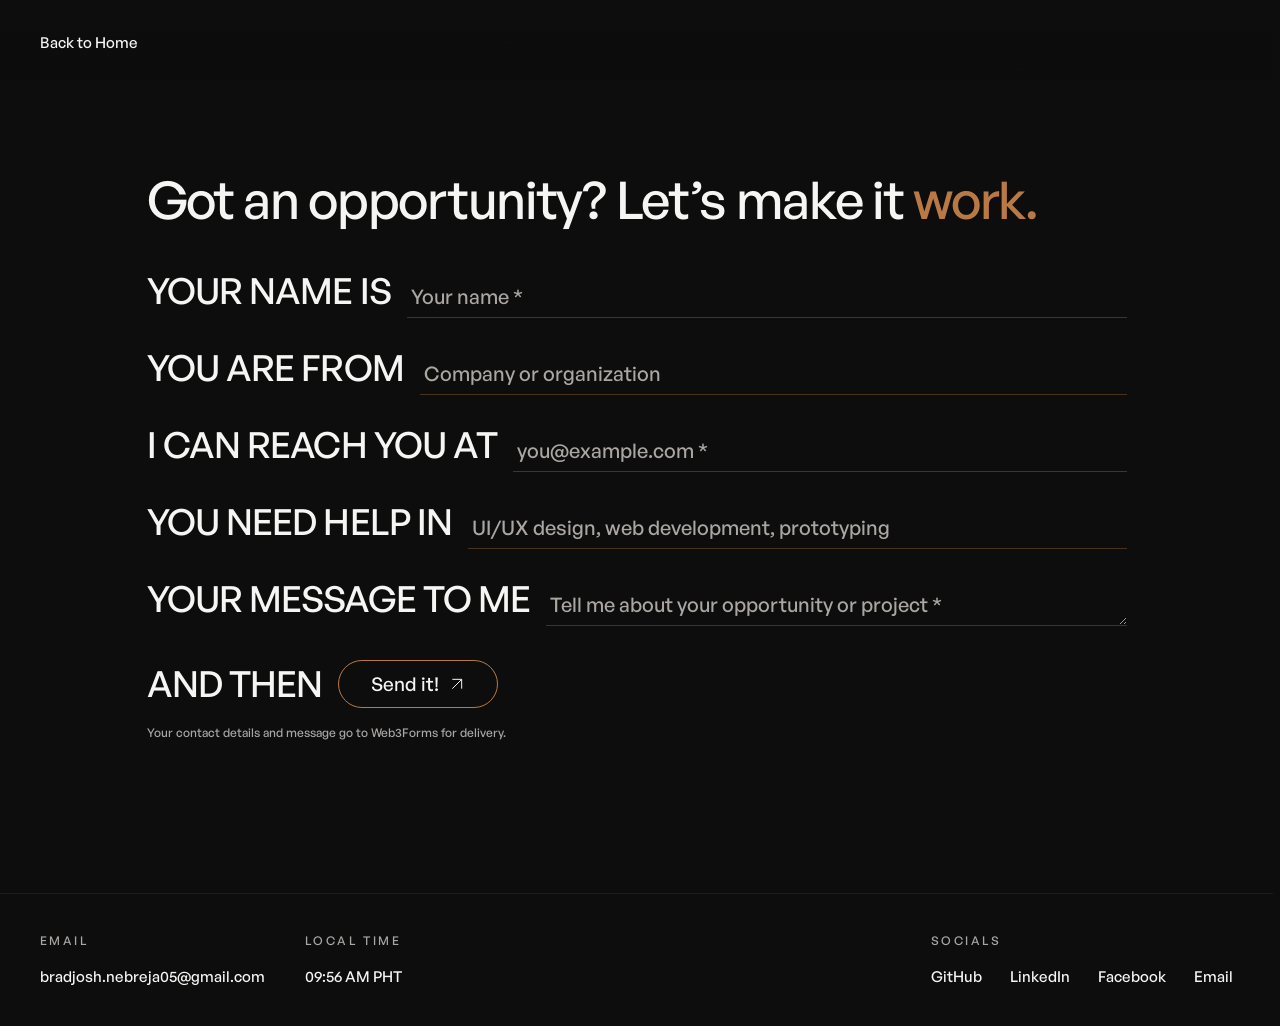
==== commit 5d725a80: "Add JSON metadata for prototype portrait image generation - Introduced a new JSON file for the servi" ====
--- a/contact.html
+++ b/contact.html
@@ -76,9 +76,6 @@
           ><a href="mailto:bradjosh.nebreja05@gmail.com">Email</a>
         </nav>
       </div>
-      <nav class="page-policies" aria-label="Policies">
-        <a href="privacy.html">Privacy</a><a href="terms.html">Terms</a>
-      </nav>
     </footer>
     <script type="module" src="js/detail-pages.js"></script>
   </body>
--- a/css/style.css
+++ b/css/style.css
@@ -797,26 +797,22 @@
 }
 .about-preview {
   position: fixed;
-  width: 260px;
-  padding: 10px;
-  background: #1c1a17;
-  border: 1px solid #705039;
-  border-radius: 12px;
+  width: 280px;
+  max-width: calc(100vw - 32px);
+  padding: 16px;
+  background: #141416;
+  border: 1px solid #ffffff21;
+  border-radius: 16px;
   z-index: 60;
   pointer-events: none;
   box-shadow: 0 20px 40px #0008;
-  animation: entrance 0.3s var(--ease);
-}
-.about-preview img {
-  width: 100%;
-  height: 150px;
-  object-fit: cover;
-  border-radius: 5px;
+  animation: entrance 0.32s var(--ease);
 }
 .about-preview p {
-  padding: 10px 2px 2px;
-  font-size: 11px;
-  color: var(--soft);
+  font-size: 15px;
+  line-height: 1.45;
+  color: var(--ink);
+  margin: 0;
 }
 .word {
   display: inline-block;
@@ -2055,7 +2051,7 @@
   .hero.ready h1 {
     animation:
       hero-name 1.2s var(--ease) both,
-      mobile-name-travel 22s 1.2s linear infinite;
+      mobile-name-travel 18s 1.2s linear infinite;
   }
   .fixed-cv {
     position: absolute;
@@ -2134,3 +2130,50 @@
     display: none;
   }
 }
+
+.hero-mobile-surname {
+  display: none;
+}
+@media (max-width: 767px) {
+  .hero-mobile-surname {
+    display: inline;
+  }
+}
+/* Secondary destinations form a horizontal group immediately above socials. */
+@media (max-width: 1024px), (hover: none) and (pointer: coarse) {
+  .menu-panel {
+    width: min(600px, 100vw);
+  }
+  .menu-secondary {
+    display: flex;
+    flex-direction: row;
+    align-items: center;
+    flex-wrap: nowrap;
+    justify-content: space-between;
+    gap: 8px;
+    padding-left: 0;
+    max-width: none;
+    margin-top: auto;
+    margin-bottom: 18px;
+  }
+  .menu-secondary a {
+    min-height: 44px;
+    display: flex;
+    align-items: center;
+    white-space: nowrap;
+    font-size: clamp(11px, 2.9vw, 14px);
+  }
+  .menu-socials {
+    margin-top: 0;
+  }
+}
+@media (prefers-reduced-motion: reduce) and (max-width: 767px) {
+  .hero h1 {
+    font-size: 8.4vw;
+  }
+}
+@media (max-width: 767px) {
+  :root[data-motion-static] .hero h1 {
+    font-size: 8.4vw;
+  }
+}
--- a/css/pages.css
+++ b/css/pages.css
@@ -6,7 +6,7 @@
   font-display: swap;
 }
 /* Reference photography is the service media; scroll transforms stay on its parent. */
-.service-media > img {
+.service-media img {
   position: absolute;
   inset: 0;
   width: 100%;
@@ -1258,7 +1258,7 @@
 }
 
 /* Compact screens use wide, edge-to-edge image panels without letterboxing. */
-@media (max-width: 1024px) {
+@media (max-width: 1100px), (hover: none) and (pointer: coarse) {
   .service-card {
     height: auto;
     aspect-ratio: 16 / 10;
@@ -1268,19 +1268,19 @@
     top: -8%;
     height: 116%;
   }
-  .service-media > img {
+  .service-media img {
     width: 100%;
     max-width: 100%;
     left: 0;
     object-fit: cover;
     scale: 1;
   }
-  #service-development .service-media > img {
+  #service-development .service-media img {
     object-position: 32% center;
   }
 }
 @media (min-width: 1025px) {
-  .service-media > img {
+  .service-media img {
     scale: 0.9;
   }
 }
@@ -1300,7 +1300,7 @@
 }
 
 /* Compact pinning retains the wide image panel and native touch scrolling. */
-@media (max-width: 1024px) {
+@media (max-width: 1100px), (hover: none) and (pointer: coarse) {
   .services.is-animated .service-card {
     aspect-ratio: auto;
     height: 100%;
@@ -1317,35 +1317,67 @@
   }
 }
 
-.service-ambience {
-  display: none;
-}
-@media (max-width: 1024px) {
-  .services.is-animated .service-ambience {
-    display: block;
-    position: absolute;
-    inset: -8%;
-    pointer-events: none;
-  }
-  .services.is-animated .service-ambience img {
-    width: 100%;
-    height: 100%;
+/* Each compact scene is one edge-to-edge photograph, with no duplicate surround. */
+@media (max-width: 1100px), (hover: none) and (pointer: coarse) {
+  .services.is-animated .service-media {
+    top: -8%;
+    height: 116%;
+  }
+  .services.is-animated .service-media img {
     object-fit: cover;
-    filter: blur(22px) brightness(0.7);
-    opacity: 0.9;
-  }
-  .services.is-animated .service-media {
-    top: calc(50% - var(--service-photo-height) * 0.58);
-    height: calc(var(--service-photo-height) * 1.16);
-  }
-  .services.is-animated .service-media > img {
-    object-fit: contain;
-    mask-image: linear-gradient(transparent, #000 24%, #000 76%, transparent);
+    mask-image: none;
   }
   .services.is-animated .service-shade {
-    background: #0007;
+    background: #0005;
   }
   .services.is-animated .service-pagination {
-    bottom: max(16px, env(safe-area-inset-bottom, 0px));
-  }
-}
+    bottom: 12px;
+  }
+  portfolio-projects .project-row:not(.compact-featured) {
+    display: none;
+  }
+}
+.contact-stage h2 em {
+  font-family: inherit;
+  font-weight: inherit;
+  font-style: normal;
+}
+
+@media (max-width: 1100px), (hover: none) and (pointer: coarse) {
+  #service-prototype .service-media img {
+    object-position: 62% center;
+  }
+}
+
+/* Portrait art direction keeps the whole laptop in a single continuous photo. */
+.service-media picture {
+  display: contents;
+}
+.services.is-compact .service-media {
+  top: 0;
+  height: 100%;
+}
+.services.is-compact .service-media img {
+  width: 100%;
+  height: 100%;
+  max-width: 100%;
+  left: 0;
+  object-fit: cover;
+  object-position: center;
+  scale: 1;
+  mask-image: none;
+}
+.services.is-compact #service-development .service-media img,
+.services.is-compact #service-prototype .service-media img {
+  object-position: center;
+}
+.services.is-compact .service-card h3 {
+  font-size: clamp(24px, 6.4vw, 48px);
+}
+.services.is-compact .service-pagination {
+  bottom: 12px;
+}
+.services.is-compact .service-pagination a,
+.services.is-compact .service-indicator {
+  height: 44px;
+}
